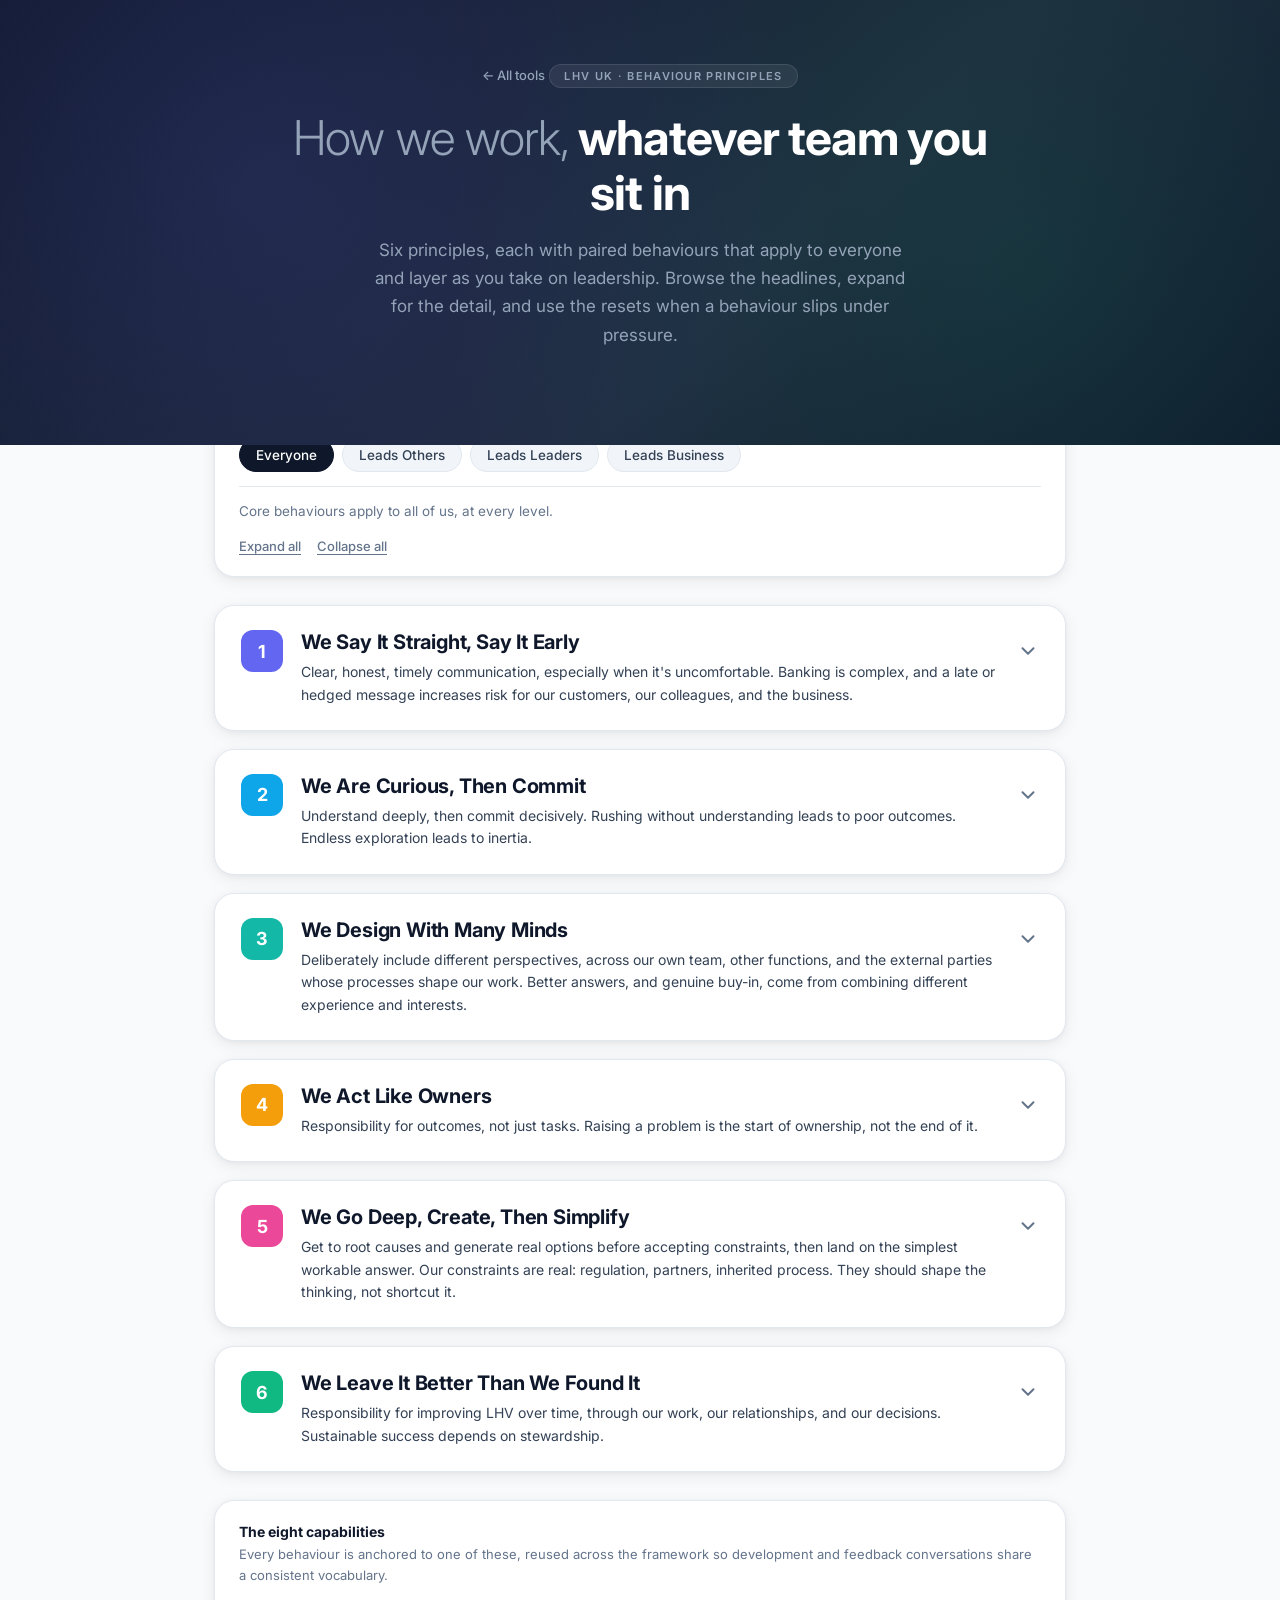
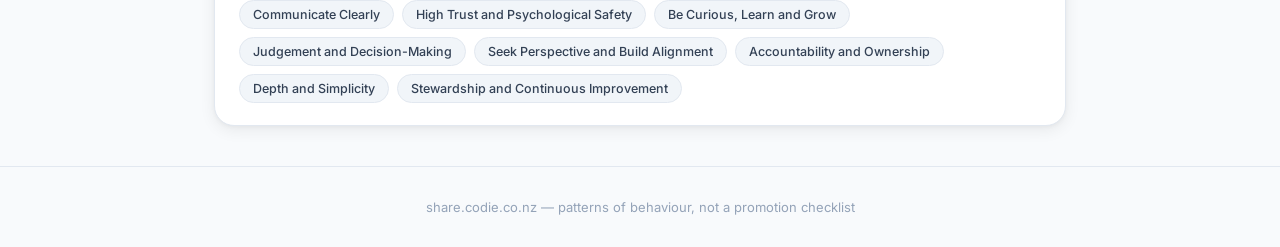
==== behaviour-principles/index.html @ a8fe85b2 "Add Behaviour Principles browser tool Add a static, self-contained tool for browsing LHV UK's six be" ====
<!DOCTYPE html>
<html lang="en">
<head>
  <meta charset="UTF-8">
  <meta name="viewport" content="width=device-width, initial-scale=1.0">
  <title>Behaviour Principles — LHV UK</title>
  <link rel="preconnect" href="https://fonts.googleapis.com">
  <link rel="preconnect" href="https://fonts.gstatic.com" crossorigin>
  <link href="https://fonts.googleapis.com/css2?family=Inter:wght@300;400;500;600;700&display=swap" rel="stylesheet">
  <style>
    *, *::before, *::after { box-sizing: border-box; margin: 0; padding: 0; }

    :root {
      --text:      #0F172A;
      --text-2:    #334155;
      --muted:     #64748B;
      --bg:        #F8FAFC;
      --bg-card:   #FFFFFF;
      --bg-soft:   #F1F5F9;
      --border:    #E2E8F0;
      --font:      "Inter", system-ui, -apple-system, sans-serif;
      --radius:    12px;
      --radius-lg: 20px;
      --shadow:    0 4px 16px rgba(0,0,0,0.07), 0 1px 4px rgba(0,0,0,0.04);
      --shadow-lg: 0 12px 40px rgba(0,0,0,0.10), 0 2px 8px rgba(0,0,0,0.05);
    }

    body {
      font-family: var(--font);
      background: var(--bg);
      color: var(--text);
      min-height: 100vh;
      -webkit-font-smoothing: antialiased;
    }

    /* ── HERO ─────────────────────────────────────────────── */
    .hero {
      background: linear-gradient(135deg, #0F172A 0%, #1E293B 60%, #0F172A 100%);
      padding: 64px 24px 96px;
      text-align: center;
      position: relative;
      overflow: hidden;
    }
    .hero::before {
      content: "";
      position: absolute; inset: 0;
      background:
        radial-gradient(circle at 20% 40%, rgba(99,102,241,0.16) 0%, transparent 55%),
        radial-gradient(circle at 80% 60%, rgba(16,185,129,0.12) 0%, transparent 55%);
      pointer-events: none;
    }
    .hero-inner { position: relative; max-width: 720px; margin: 0 auto; }
    .back-link {
      display: inline-flex; align-items: center; gap: 6px;
      font-size: 13px; font-weight: 500; color: #94A3B8;
      text-decoration: none; margin-bottom: 24px;
      transition: color 0.15s;
    }
    .back-link:hover { color: #E2E8F0; }
    .hero-eyebrow {
      display: inline-block; font-size: 11px; font-weight: 600;
      letter-spacing: 0.12em; text-transform: uppercase; color: #94A3B8;
      background: rgba(255,255,255,0.07); border: 1px solid rgba(255,255,255,0.1);
      border-radius: 99px; padding: 4px 14px; margin-bottom: 22px;
    }
    .hero-title {
      font-size: clamp(30px, 5vw, 48px); font-weight: 700; line-height: 1.15;
      color: #fff; margin-bottom: 16px; letter-spacing: -0.02em;
    }
    .hero-title span { color: #94A3B8; font-weight: 300; }
    .hero-sub {
      font-size: 17px; color: #94A3B8; line-height: 1.65;
      max-width: 540px; margin: 0 auto;
    }

    /* ── LAYOUT ───────────────────────────────────────────── */
    .wrap { max-width: 900px; margin: -56px auto 40px; padding: 0 24px; }

    /* ── CONTROL BAR ──────────────────────────────────────── */
    .controls {
      background: var(--bg-card);
      border: 1px solid var(--border);
      border-radius: var(--radius-lg);
      box-shadow: var(--shadow);
      padding: 22px 24px;
      margin-bottom: 28px;
    }
    .controls-label {
      font-size: 11px; font-weight: 600; letter-spacing: 0.08em;
      text-transform: uppercase; color: var(--muted); margin-bottom: 12px;
    }
    .band-tabs { display: flex; flex-wrap: wrap; gap: 8px; }
    .band-tab {
      font-family: var(--font); font-size: 13.5px; font-weight: 500;
      color: var(--text-2); background: var(--bg-soft);
      border: 1px solid var(--border); border-radius: 99px;
      padding: 8px 16px; cursor: pointer;
      transition: all 0.15s;
    }
    .band-tab:hover { border-color: #CBD5E1; }
    .band-tab.active {
      background: var(--text); color: #fff; border-color: var(--text);
    }
    .band-blurb {
      font-size: 13.5px; color: var(--muted); line-height: 1.6;
      margin-top: 14px; padding-top: 14px; border-top: 1px solid var(--border);
    }
    .controls-actions {
      display: flex; gap: 16px; margin-top: 16px; flex-wrap: wrap;
    }
    .link-btn {
      font-family: var(--font); font-size: 13px; font-weight: 500;
      color: var(--muted); background: none; border: none;
      cursor: pointer; padding: 0; text-decoration: underline;
      text-underline-offset: 3px; transition: color 0.15s;
    }
    .link-btn:hover { color: var(--text); }

    /* ── PRINCIPLE CARD ───────────────────────────────────── */
    .principle {
      background: var(--bg-card);
      border: 1px solid var(--border);
      border-radius: var(--radius-lg);
      box-shadow: var(--shadow);
      margin-bottom: 18px;
      overflow: hidden;
      transition: box-shadow 0.2s;
    }
    .principle.open { box-shadow: var(--shadow-lg); }

    .p-head {
      display: flex; align-items: flex-start; gap: 18px;
      padding: 24px 26px; cursor: pointer; user-select: none;
      position: relative;
    }
    .p-head::before {
      content: ""; position: absolute; left: 0; top: 0; bottom: 0;
      width: 4px; background: var(--accent);
      opacity: 0; transition: opacity 0.2s;
    }
    .principle.open .p-head::before,
    .p-head:hover::before { opacity: 1; }

    .p-num {
      flex-shrink: 0; width: 42px; height: 42px; border-radius: 12px;
      display: flex; align-items: center; justify-content: center;
      font-size: 18px; font-weight: 700; color: #fff;
      background: var(--accent);
    }
    .p-head-text { flex: 1; min-width: 0; }
    .p-title {
      font-size: 20px; font-weight: 700; line-height: 1.25;
      letter-spacing: -0.01em; margin-bottom: 6px;
    }
    .p-summary { font-size: 14px; color: var(--text-2); line-height: 1.6; }
    .p-chevron {
      flex-shrink: 0; width: 22px; height: 22px; margin-top: 10px;
      color: var(--muted); transition: transform 0.25s;
    }
    .principle.open .p-chevron { transform: rotate(180deg); }

    .p-body { display: none; padding: 0 26px 26px; }
    .principle.open .p-body { display: block; }

    /* ── BEHAVIOUR PAIR ───────────────────────────────────── */
    .pair {
      border: 1px solid var(--border); border-radius: var(--radius);
      overflow: hidden; margin-bottom: 16px;
    }
    .behaviour { padding: 18px 20px; }
    .behaviour + .behaviour { border-top: 1px solid var(--border); }
    .behaviour.core { background: var(--bg-card); }
    .behaviour.lead { background: var(--bg-soft); }

    .b-tag {
      display: inline-flex; align-items: center; gap: 7px;
      font-size: 10.5px; font-weight: 600; letter-spacing: 0.07em;
      text-transform: uppercase; padding: 3px 10px; border-radius: 99px;
      margin-bottom: 10px;
    }
    .b-tag.core { color: #fff; background: var(--accent); }
    .b-tag.lead {
      color: var(--accent); background: transparent;
      border: 1px solid var(--accent);
    }
    .b-statement {
      font-size: 15.5px; font-weight: 600; line-height: 1.45;
      color: var(--text); margin-bottom: 4px;
    }
    .b-cap {
      font-size: 12px; color: var(--muted); margin-bottom: 12px;
      font-weight: 500;
    }
    .b-cap strong { color: var(--text-2); font-weight: 600; }
    .b-list { list-style: none; display: flex; flex-direction: column; gap: 8px; }
    .b-list li {
      font-size: 14px; color: var(--text-2); line-height: 1.55;
      padding-left: 22px; position: relative;
    }
    .b-list li::before {
      content: ""; position: absolute; left: 4px; top: 8px;
      width: 6px; height: 6px; border-radius: 50%;
      background: var(--accent); opacity: 0.6;
    }

    /* leadership bands within a lead behaviour */
    .band-group { margin-top: 6px; }
    .band-group + .band-group { margin-top: 14px; }
    .band-group.hidden { display: none; }
    .band-name {
      font-size: 11.5px; font-weight: 600; letter-spacing: 0.05em;
      text-transform: uppercase; color: var(--text-2);
      margin-bottom: 9px; display: flex; align-items: center; gap: 8px;
    }
    .band-name::before {
      content: ""; width: 5px; height: 14px; border-radius: 3px;
      background: var(--accent); opacity: 0.5;
    }

    /* ── SLIPS + ASK ──────────────────────────────────────── */
    .extra { margin-top: 20px; }
    .extra-head {
      font-size: 13px; font-weight: 700; letter-spacing: 0.02em;
      color: var(--text); margin-bottom: 4px;
      display: flex; align-items: center; gap: 8px;
    }
    .extra-head .ico { font-size: 15px; }
    .extra-note {
      font-size: 13px; color: var(--muted); line-height: 1.6;
      margin-bottom: 12px; font-style: italic;
    }
    .slips {
      border: 1px solid var(--border); border-radius: var(--radius);
      overflow: hidden; margin-top: 12px;
    }
    .slip-row { display: grid; grid-template-columns: 1fr 1fr; }
    .slip-row + .slip-row { border-top: 1px solid var(--border); }
    .slip-row.header {
      background: var(--bg-soft);
      font-size: 10.5px; font-weight: 600; letter-spacing: 0.07em;
      text-transform: uppercase; color: var(--muted);
    }
    .slip-cell { padding: 12px 16px; font-size: 13.5px; line-height: 1.5; }
    .slip-cell.drift { color: var(--text-2); border-right: 1px solid var(--border); }
    .slip-cell.reset { color: var(--text); font-weight: 500; }
    .slip-cell.reset::before {
      content: "→ "; color: var(--accent); font-weight: 700;
    }
    .slip-row.header .slip-cell.reset::before { content: ""; }

    .ask {
      margin-top: 18px; padding: 18px 22px;
      background: linear-gradient(135deg, var(--accent-soft) 0%, transparent 100%);
      border: 1px solid var(--border);
      border-left: 4px solid var(--accent);
      border-radius: var(--radius);
    }
    .ask-label {
      font-size: 10.5px; font-weight: 600; letter-spacing: 0.08em;
      text-transform: uppercase; color: var(--muted); margin-bottom: 6px;
    }
    .ask-q {
      font-size: 16px; font-weight: 600; line-height: 1.45;
      color: var(--text); font-style: italic;
    }

    /* ── CAPABILITY REFERENCE ─────────────────────────────── */
    .caps {
      background: var(--bg-card); border: 1px solid var(--border);
      border-radius: var(--radius-lg); box-shadow: var(--shadow);
      padding: 22px 24px; margin-top: 28px;
    }
    .caps-title { font-size: 14px; font-weight: 700; margin-bottom: 4px; }
    .caps-sub { font-size: 13px; color: var(--muted); line-height: 1.6; margin-bottom: 14px; }
    .caps-list { display: flex; flex-wrap: wrap; gap: 8px; }
    .cap-chip {
      font-size: 12.5px; font-weight: 500; color: var(--text-2);
      background: var(--bg-soft); border: 1px solid var(--border);
      border-radius: 99px; padding: 6px 13px;
    }

    footer {
      text-align: center; padding: 32px 24px; font-size: 13px;
      color: #94A3B8; border-top: 1px solid var(--border); margin-top: 20px;
    }

    @media (max-width: 560px) {
      .hero { padding: 48px 20px 80px; }
      .wrap { padding: 0 16px; }
      .p-head { padding: 20px 18px; gap: 14px; }
      .p-body { padding: 0 18px 20px; }
      .slip-row { grid-template-columns: 1fr; }
      .slip-cell.drift { border-right: none; border-bottom: 1px solid var(--border); }
      .slip-row.header { display: none; }
    }
  </style>
</head>
<body>

  <header class="hero">
    <div class="hero-inner">
      <a class="back-link" href="/">← All tools</a>
      <div class="hero-eyebrow">LHV UK · Behaviour Principles</div>
      <h1 class="hero-title"><span>How we work,</span> whatever team you sit in</h1>
      <p class="hero-sub">
        Six principles, each with paired behaviours that apply to everyone and layer
        as you take on leadership. Browse the headlines, expand for the detail, and
        use the resets when a behaviour slips under pressure.
      </p>
    </div>
  </header>

  <div class="wrap">

    <!-- CONTROL BAR -->
    <section class="controls">
      <div class="controls-label">Show behaviours for</div>
      <div class="band-tabs" id="bandTabs"></div>
      <div class="band-blurb" id="bandBlurb"></div>
      <div class="controls-actions">
        <button class="link-btn" id="expandAll">Expand all</button>
        <button class="link-btn" id="collapseAll">Collapse all</button>
      </div>
    </section>

    <!-- PRINCIPLES -->
    <main id="principles"></main>

    <!-- CAPABILITY REFERENCE -->
    <section class="caps">
      <div class="caps-title">The eight capabilities</div>
      <p class="caps-sub">
        Every behaviour is anchored to one of these, reused across the framework so
        development and feedback conversations share a consistent vocabulary.
      </p>
      <div class="caps-list" id="capsList"></div>
    </section>

  </div>

  <footer>
    <p>share.codie.co.nz — patterns of behaviour, not a promotion checklist</p>
  </footer>

  <script src="data.js"></script>
  <script>
    (function () {
      var currentBand = "everyone";

      // ── Leadership band tabs ───────────────────────────────
      var tabsEl = document.getElementById("bandTabs");
      var blurbEl = document.getElementById("bandBlurb");

      BANDS.forEach(function (band) {
        var btn = document.createElement("button");
        btn.className = "band-tab" + (band.key === currentBand ? " active" : "");
        btn.textContent = band.label;
        btn.dataset.band = band.key;
        btn.addEventListener("click", function () { setBand(band.key); });
        tabsEl.appendChild(btn);
      });

      function setBand(key) {
        currentBand = key;
        Array.prototype.forEach.call(tabsEl.children, function (b) {
          b.classList.toggle("active", b.dataset.band === key);
        });
        var band = BANDS.find(function (b) { return b.key === key; });
        blurbEl.textContent = band.blurb;
        applyBand();
      }

      // which band groups are visible for the selected level.
      // Bands are cumulative: Leads Leaders also does Leads Others, etc.
      var BAND_STACK = { everyone: [], others: ["others"], leaders: ["others", "leaders"], business: ["others", "leaders", "business"] };

      function applyBand() {
        var visible = BAND_STACK[currentBand];
        document.querySelectorAll(".lead-wrap").forEach(function (lead) {
          var anyShown = false;
          lead.querySelectorAll(".band-group").forEach(function (g) {
            var show = visible.indexOf(g.dataset.band) !== -1;
            g.classList.toggle("hidden", !show);
            if (show) anyShown = true;
          });
          // hide the whole lead behaviour block when in "everyone" mode
          lead.classList.toggle("hidden", !anyShown);
        });
      }

      // ── Build principles ───────────────────────────────────
      var host = document.getElementById("principles");
      var BAND_LABEL = { others: "Leads Others", leaders: "Leads Leaders", business: "Leads Business" };

      function el(tag, cls, html) {
        var n = document.createElement(tag);
        if (cls) n.className = cls;
        if (html != null) n.innerHTML = html;
        return n;
      }
      function esc(s) {
        return String(s).replace(/&/g, "&amp;").replace(/</g, "&lt;").replace(/>/g, "&gt;");
      }

      function bulletList(items) {
        var ul = el("ul", "b-list");
        items.forEach(function (t) { ul.appendChild(el("li", null, esc(t))); });
        return ul;
      }

      function behaviourBlock(pair) {
        var frag = document.createDocumentFragment();

        // Core
        var core = el("div", "behaviour core");
        core.appendChild(el("span", "b-tag core", "Core · all levels"));
        core.appendChild(el("div", "b-statement", esc(pair.core.statement)));
        core.appendChild(el("div", "b-cap", "Capability: <strong>" + esc(pair.core.capability) + "</strong>"));
        core.appendChild(bulletList(pair.core.bullets));
        frag.appendChild(core);

        // Lead
        var lead = el("div", "behaviour lead lead-wrap");
        lead.appendChild(el("span", "b-tag lead", "Lead · additive"));
        lead.appendChild(el("div", "b-statement", esc(pair.lead.statement)));
        lead.appendChild(el("div", "b-cap", "Capability: <strong>" + esc(pair.lead.capability) + "</strong>"));
        ["others", "leaders", "business"].forEach(function (bk) {
          var group = el("div", "band-group");
          group.dataset.band = bk;
          group.appendChild(el("div", "band-name", esc(BAND_LABEL[bk])));
          group.appendChild(bulletList(pair.lead.bands[bk]));
          lead.appendChild(group);
        });
        frag.appendChild(lead);

        return frag;
      }

      function slipsBlock(p) {
        var wrap = el("div", "extra");
        wrap.appendChild(el("div", "extra-head", '<span class="ico">🧭</span> When this slips'));
        wrap.appendChild(el("p", "extra-note",
          "Not a list of failings — these are the ways all of us drift under pressure, each paired with a practical reset."));
        if (p.slipsNote) wrap.appendChild(el("p", "extra-note", esc(p.slipsNote)));

        var table = el("div", "slips");
        var header = el("div", "slip-row header");
        header.appendChild(el("div", "slip-cell drift", "Drift"));
        header.appendChild(el("div", "slip-cell reset", "Reset"));
        table.appendChild(header);
        p.slips.forEach(function (s) {
          var row = el("div", "slip-row");
          row.appendChild(el("div", "slip-cell drift", esc(s.drift)));
          row.appendChild(el("div", "slip-cell reset", esc(s.reset)));
          table.appendChild(row);
        });
        wrap.appendChild(table);

        var ask = el("div", "ask");
        ask.appendChild(el("div", "ask-label", "Ask yourself"));
        ask.appendChild(el("div", "ask-q", "“" + esc(p.ask) + "”"));
        wrap.appendChild(ask);

        return wrap;
      }

      PRINCIPLES.forEach(function (p) {
        var card = el("div", "principle");
        card.style.setProperty("--accent", p.accent);
        card.style.setProperty("--accent-soft", p.accent + "14"); // ~8% alpha

        var head = el("div", "p-head");
        head.appendChild(el("div", "p-num", String(p.n)));
        var ht = el("div", "p-head-text");
        ht.appendChild(el("div", "p-title", esc(p.title)));
        ht.appendChild(el("div", "p-summary", esc(p.summary)));
        head.appendChild(ht);
        head.appendChild(el("div", "p-chevron",
          '<svg viewBox="0 0 24 24" width="22" height="22" fill="none" stroke="currentColor" stroke-width="2.2" stroke-linecap="round" stroke-linejoin="round"><polyline points="6 9 12 15 18 9"/></svg>'));
        head.addEventListener("click", function () {
          card.classList.toggle("open");
        });
        card.appendChild(head);

        var body = el("div", "p-body");
        p.pairs.forEach(function (pair) {
          var pairEl = el("div", "pair");
          pairEl.appendChild(behaviourBlock(pair));
          body.appendChild(pairEl);
        });
        body.appendChild(slipsBlock(p));
        card.appendChild(body);

        host.appendChild(card);
      });

      // ── Capability chips ───────────────────────────────────
      var capsList = document.getElementById("capsList");
      CAPABILITIES.forEach(function (c) {
        capsList.appendChild(el("span", "cap-chip", esc(c)));
      });

      // ── Expand / collapse ──────────────────────────────────
      document.getElementById("expandAll").addEventListener("click", function () {
        document.querySelectorAll(".principle").forEach(function (c) { c.classList.add("open"); });
      });
      document.getElementById("collapseAll").addEventListener("click", function () {
        document.querySelectorAll(".principle").forEach(function (c) { c.classList.remove("open"); });
      });

      // init
      setBand("everyone");
    })();
  </script>

</body>
</html>
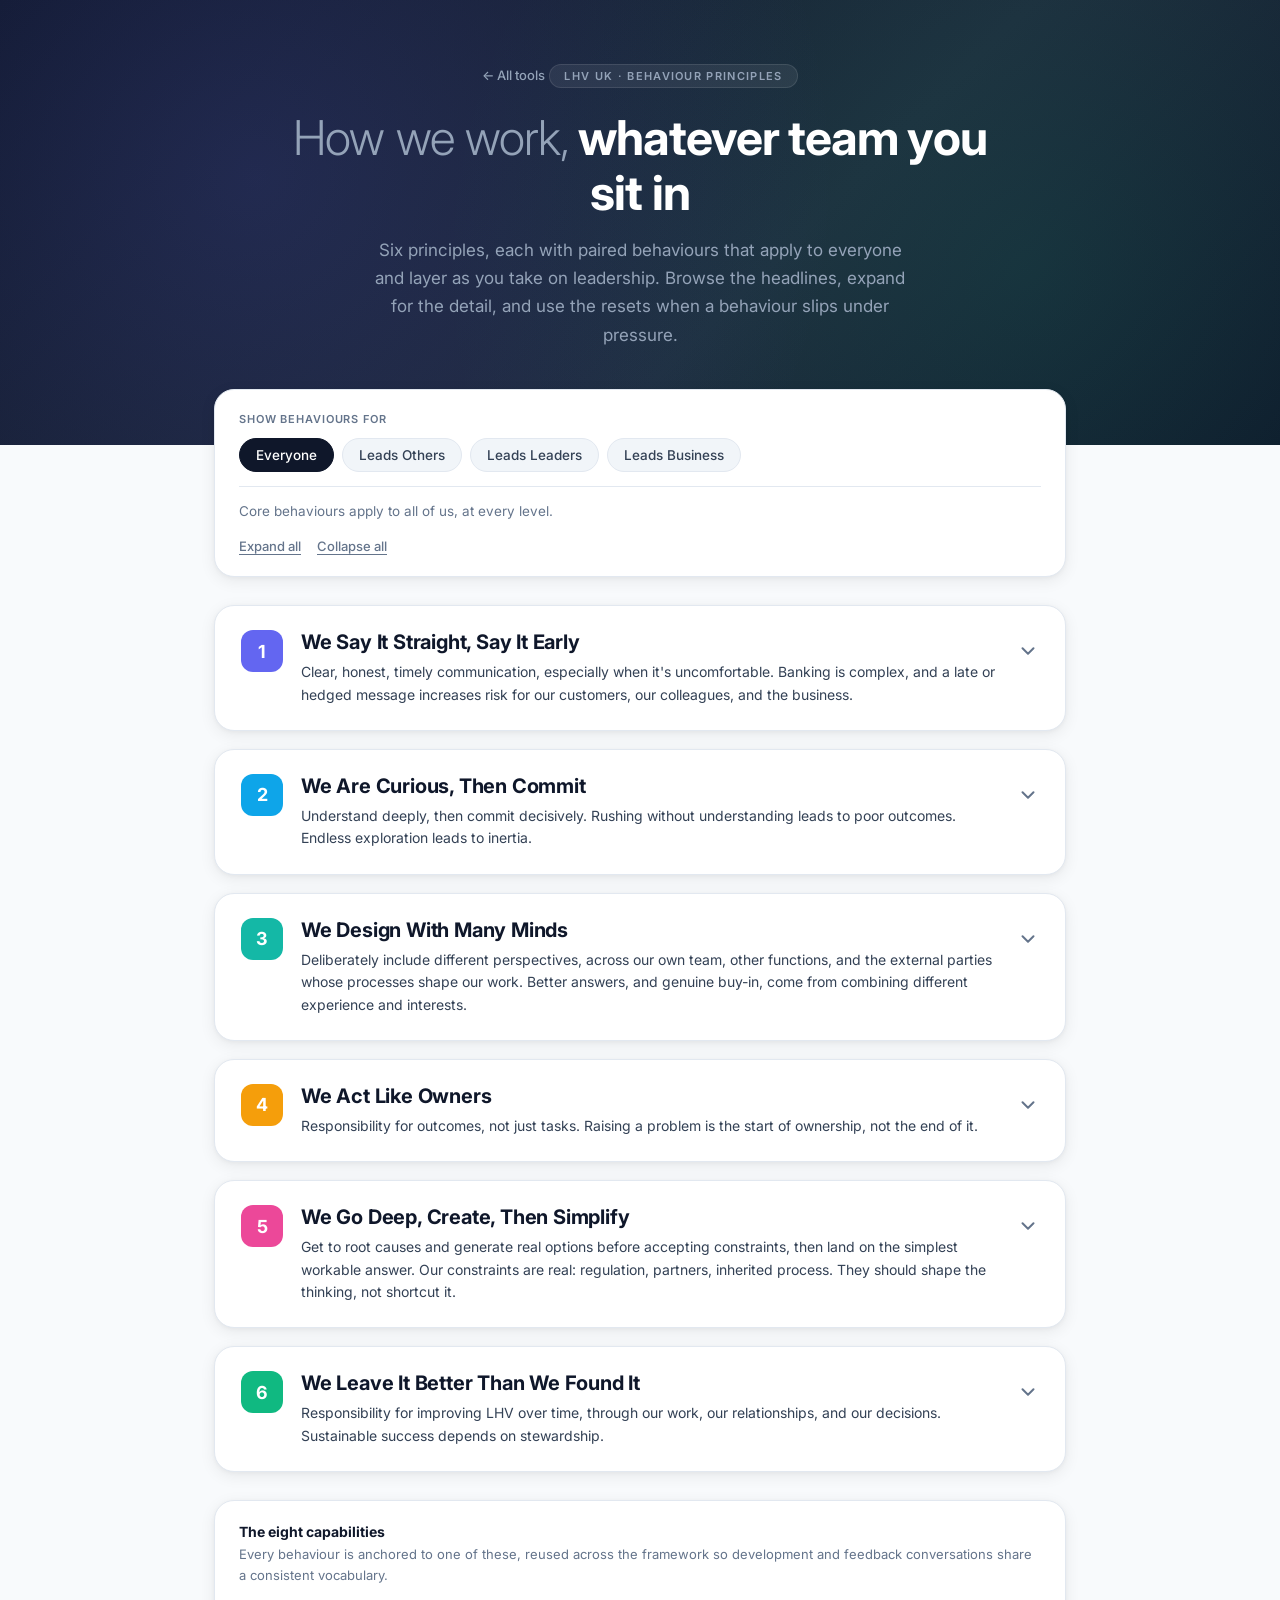
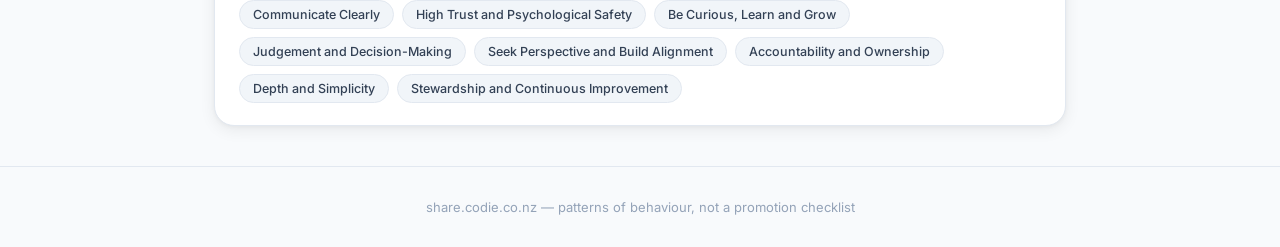
==== commit 1f3af8fd: "Polish Behaviour Principles: float control panel, drawn icon, mobile slips - Give .wrap its own stac" ====
--- a/behaviour-principles/index.html
+++ b/behaviour-principles/index.html
@@ -74,7 +74,9 @@
     }
 
     /* ── LAYOUT ───────────────────────────────────────────── */
-    .wrap { max-width: 900px; margin: -56px auto 40px; padding: 0 24px; }
+    /* z-index lifts the control panel and cards above the positioned hero,
+       so the panel floats over the dark cover instead of being clipped by it. */
+    .wrap { max-width: 900px; margin: -56px auto 40px; padding: 0 24px; position: relative; z-index: 1; }
 
     /* ── CONTROL BAR ──────────────────────────────────────── */
     .controls {
@@ -224,7 +226,7 @@
       color: var(--text); margin-bottom: 4px;
       display: flex; align-items: center; gap: 8px;
     }
-    .extra-head .ico { font-size: 15px; }
+    .extra-head .ico { flex-shrink: 0; }
     .extra-note {
       font-size: 13px; color: var(--muted); line-height: 1.6;
       margin-bottom: 12px; font-style: italic;
@@ -289,8 +291,10 @@
       .wrap { padding: 0 16px; }
       .p-head { padding: 20px 18px; gap: 14px; }
       .p-body { padding: 0 18px 20px; }
+      /* Stack each drift→reset as one tight pair; the row border separates pairs. */
       .slip-row { grid-template-columns: 1fr; }
-      .slip-cell.drift { border-right: none; border-bottom: 1px solid var(--border); }
+      .slip-cell.drift { border-right: none; padding-bottom: 4px; }
+      .slip-cell.reset { padding-top: 4px; }
       .slip-row.header { display: none; }
     }
   </style>
@@ -438,7 +442,8 @@
 
       function slipsBlock(p) {
         var wrap = el("div", "extra");
-        wrap.appendChild(el("div", "extra-head", '<span class="ico">🧭</span> When this slips'));
+        wrap.appendChild(el("div", "extra-head",
+          '<svg class="ico" viewBox="0 0 24 24" width="16" height="16" fill="none" stroke="var(--accent)" stroke-width="2" stroke-linecap="round" stroke-linejoin="round" aria-hidden="true"><circle cx="12" cy="12" r="10"/><polygon points="16.24 7.76 14.12 14.12 7.76 16.24 9.88 9.88 16.24 7.76"/></svg> When this slips'));
         wrap.appendChild(el("p", "extra-note",
           "Not a list of failings — these are the ways all of us drift under pressure, each paired with a practical reset."));
         if (p.slipsNote) wrap.appendChild(el("p", "extra-note", esc(p.slipsNote)));
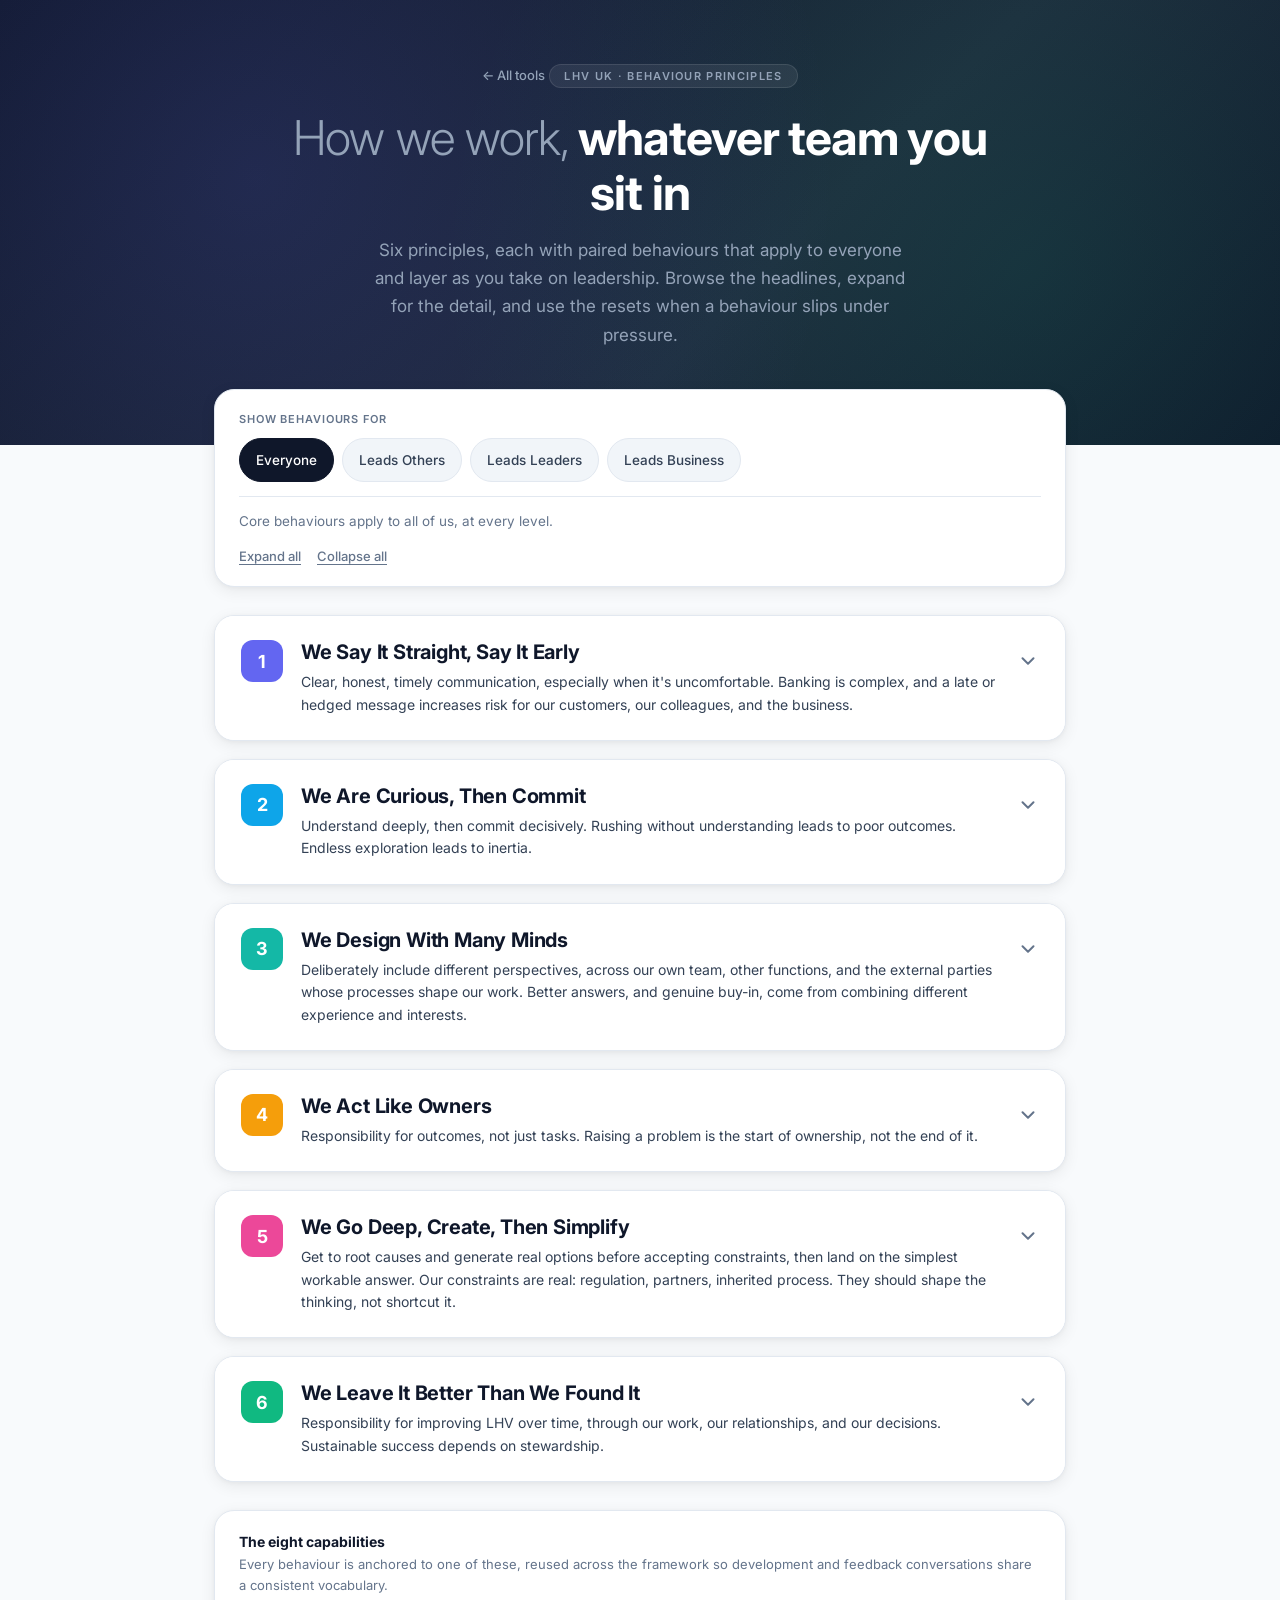
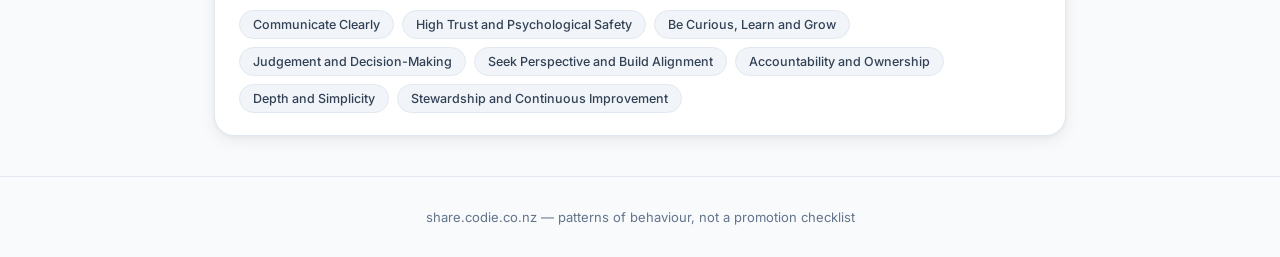
==== commit e33f3faf: "Harden Behaviour Principles: keyboard/SR a11y, focus, deep links Accessibility and resilience pass (" ====
--- a/behaviour-principles/index.html
+++ b/behaviour-principles/index.html
@@ -23,6 +23,25 @@
       --radius-lg: 20px;
       --shadow:    0 4px 16px rgba(0,0,0,0.07), 0 1px 4px rgba(0,0,0,0.04);
       --shadow-lg: 0 12px 40px rgba(0,0,0,0.10), 0 2px 8px rgba(0,0,0,0.05);
+      /* Fixed high-contrast focus colour (7:1 on paper), independent of the
+         per-principle accent so focus rings never drop below 3:1. */
+      --focus:     #4338CA;
+    }
+
+    /* Visually-hidden but available to screen readers (live status region). */
+    .sr-only {
+      position: absolute; width: 1px; height: 1px; padding: 0; margin: -1px;
+      overflow: hidden; clip: rect(0 0 0 0); white-space: nowrap; border: 0;
+    }
+
+    :focus-visible { outline: none; }
+    .back-link:focus-visible {
+      outline: 2px solid #A5B4FC; outline-offset: 3px; border-radius: 6px;
+    }
+    .band-tab:focus-visible { outline: 2px solid var(--focus); outline-offset: 2px; }
+    .link-btn:focus-visible,
+    .copy-link:focus-visible {
+      outline: 2px solid var(--focus); outline-offset: 2px; border-radius: 6px;
     }
 
     body {
@@ -97,6 +116,7 @@
       color: var(--text-2); background: var(--bg-soft);
       border: 1px solid var(--border); border-radius: 99px;
       padding: 8px 16px; cursor: pointer;
+      display: inline-flex; align-items: center; min-height: 44px;
       transition: all 0.15s;
     }
     .band-tab:hover { border-color: #CBD5E1; }
@@ -134,7 +154,12 @@
       display: flex; align-items: flex-start; gap: 18px;
       padding: 24px 26px; cursor: pointer; user-select: none;
       position: relative;
-    }
+      /* real <button>: reset UA chrome, keep it a full-width left-aligned row */
+      width: 100%; text-align: left; font-family: inherit; color: inherit;
+      background: var(--bg-card); border: none; appearance: none; -webkit-appearance: none;
+    }
+    /* inset ring so the card's overflow:hidden doesn't clip it */
+    .p-head:focus-visible { outline: 2px solid var(--focus); outline-offset: -3px; }
     .p-head::before {
       content: ""; position: absolute; left: 0; top: 0; bottom: 0;
       width: 4px; background: var(--accent);
@@ -190,7 +215,7 @@
       color: var(--text); margin-bottom: 4px;
     }
     .b-cap {
-      font-size: 12px; color: var(--muted); margin-bottom: 12px;
+      font-size: 12px; color: #475569; margin-bottom: 12px;
       font-weight: 500;
     }
     .b-cap strong { color: var(--text-2); font-weight: 600; }
@@ -266,6 +291,18 @@
       color: var(--text); font-style: italic;
     }
 
+    /* per-principle copy-link (visible only when the card is expanded) */
+    .p-actions { margin-top: 18px; display: flex; justify-content: flex-end; }
+    .copy-link {
+      font-family: var(--font); font-size: 12.5px; font-weight: 500;
+      color: var(--muted); background: none; border: none; cursor: pointer;
+      display: inline-flex; align-items: center; gap: 6px;
+      padding: 6px 8px; border-radius: 6px;
+      transition: color 0.15s, background 0.15s;
+    }
+    .copy-link:hover { color: var(--text); background: var(--bg-soft); }
+    .copy-link svg { flex-shrink: 0; }
+
     /* ── CAPABILITY REFERENCE ─────────────────────────────── */
     .caps {
       background: var(--bg-card); border: 1px solid var(--border);
@@ -283,7 +320,14 @@
 
     footer {
       text-align: center; padding: 32px 24px; font-size: 13px;
-      color: #94A3B8; border-top: 1px solid var(--border); margin-top: 20px;
+      color: var(--muted); border-top: 1px solid var(--border); margin-top: 20px;
+    }
+
+    @media (prefers-reduced-motion: reduce) {
+      *, *::before, *::after {
+        transition-duration: 0.01ms !important;
+        animation-duration: 0.01ms !important;
+      }
     }
 
     @media (max-width: 560px) {
@@ -355,11 +399,23 @@
       var tabsEl = document.getElementById("bandTabs");
       var blurbEl = document.getElementById("bandBlurb");
 
+      // group semantics: these buttons toggle content shown across all cards
+      tabsEl.setAttribute("role", "group");
+      tabsEl.setAttribute("aria-label", "Show behaviours for leadership level");
+
+      // polite live region so band + copy changes are announced to screen readers
+      var liveEl = document.createElement("div");
+      liveEl.className = "sr-only";
+      liveEl.setAttribute("aria-live", "polite");
+      document.body.appendChild(liveEl);
+
       BANDS.forEach(function (band) {
         var btn = document.createElement("button");
+        btn.type = "button";
         btn.className = "band-tab" + (band.key === currentBand ? " active" : "");
         btn.textContent = band.label;
         btn.dataset.band = band.key;
+        btn.setAttribute("aria-pressed", band.key === currentBand ? "true" : "false");
         btn.addEventListener("click", function () { setBand(band.key); });
         tabsEl.appendChild(btn);
       });
@@ -367,11 +423,16 @@
       function setBand(key) {
         currentBand = key;
         Array.prototype.forEach.call(tabsEl.children, function (b) {
-          b.classList.toggle("active", b.dataset.band === key);
+          var on = b.dataset.band === key;
+          b.classList.toggle("active", on);
+          b.setAttribute("aria-pressed", on ? "true" : "false");
         });
         var band = BANDS.find(function (b) { return b.key === key; });
         blurbEl.textContent = band.blurb;
         applyBand();
+        liveEl.textContent = key === "everyone"
+          ? "Showing core behaviours for everyone."
+          : "Showing behaviours for " + band.label + ".";
       }
 
       // which band groups are visible for the selected level.
@@ -404,6 +465,33 @@
       }
       function esc(s) {
         return String(s).replace(/&/g, "&amp;").replace(/</g, "&lt;").replace(/>/g, "&gt;");
+      }
+
+      function fallbackCopy(text) {
+        var ta = document.createElement("textarea");
+        ta.value = text; ta.setAttribute("readonly", "");
+        ta.style.position = "absolute"; ta.style.left = "-9999px";
+        document.body.appendChild(ta); ta.select();
+        try { document.execCommand("copy"); } catch (e) {}
+        document.body.removeChild(ta);
+      }
+
+      function copyPrincipleLink(id, btn) {
+        var url = location.origin + location.pathname + "#" + id;
+        var label = btn.querySelector(".copy-label");
+        function done() {
+          if (label) {
+            var prev = label.textContent;
+            label.textContent = "Copied";
+            setTimeout(function () { label.textContent = prev; }, 1600);
+          }
+          liveEl.textContent = "Link to this principle copied to clipboard.";
+        }
+        if (navigator.clipboard && navigator.clipboard.writeText) {
+          navigator.clipboard.writeText(url).then(done, function () { fallbackCopy(url); done(); });
+        } else {
+          fallbackCopy(url); done();
+        }
       }
 
       function bulletList(items) {
@@ -471,29 +559,59 @@
 
       PRINCIPLES.forEach(function (p) {
         var card = el("div", "principle");
+        card.id = "principle-" + p.n;
         card.style.setProperty("--accent", p.accent);
         card.style.setProperty("--accent-soft", p.accent + "14"); // ~8% alpha
 
-        var head = el("div", "p-head");
-        head.appendChild(el("div", "p-num", String(p.n)));
+        var numId = "principle-" + p.n + "-num";
+        var titleId = "principle-" + p.n + "-title";
+        var bodyId = "principle-" + p.n + "-body";
+
+        // header is a real <button> so it's keyboard- and screen-reader-operable
+        var head = el("button", "p-head");
+        head.type = "button";
+        head.setAttribute("aria-expanded", "false");
+        head.setAttribute("aria-controls", bodyId);
+        head.setAttribute("aria-labelledby", numId + " " + titleId);
+
+        var num = el("div", "p-num", String(p.n));
+        num.id = numId;
+        head.appendChild(num);
         var ht = el("div", "p-head-text");
-        ht.appendChild(el("div", "p-title", esc(p.title)));
+        var title = el("div", "p-title", esc(p.title));
+        title.id = titleId;
+        ht.appendChild(title);
         ht.appendChild(el("div", "p-summary", esc(p.summary)));
         head.appendChild(ht);
         head.appendChild(el("div", "p-chevron",
-          '<svg viewBox="0 0 24 24" width="22" height="22" fill="none" stroke="currentColor" stroke-width="2.2" stroke-linecap="round" stroke-linejoin="round"><polyline points="6 9 12 15 18 9"/></svg>'));
+          '<svg viewBox="0 0 24 24" width="22" height="22" fill="none" stroke="currentColor" stroke-width="2.2" stroke-linecap="round" stroke-linejoin="round" aria-hidden="true"><polyline points="6 9 12 15 18 9"/></svg>'));
         head.addEventListener("click", function () {
-          card.classList.toggle("open");
+          var open = card.classList.toggle("open");
+          head.setAttribute("aria-expanded", open ? "true" : "false");
         });
         card.appendChild(head);
 
         var body = el("div", "p-body");
+        body.id = bodyId;
+        body.setAttribute("role", "region");
+        body.setAttribute("aria-labelledby", titleId);
         p.pairs.forEach(function (pair) {
           var pairEl = el("div", "pair");
           pairEl.appendChild(behaviourBlock(pair));
           body.appendChild(pairEl);
         });
         body.appendChild(slipsBlock(p));
+
+        // copy-link affordance (link-first sharing of a single principle)
+        var actions = el("div", "p-actions");
+        var copyBtn = el("button", "copy-link",
+          '<svg viewBox="0 0 24 24" width="15" height="15" fill="none" stroke="currentColor" stroke-width="2" stroke-linecap="round" stroke-linejoin="round" aria-hidden="true"><path d="M10 13a5 5 0 0 0 7.54.54l3-3a5 5 0 0 0-7.07-7.07l-1.72 1.71"/><path d="M14 11a5 5 0 0 0-7.54-.54l-3 3a5 5 0 0 0 7.07 7.07l1.71-1.71"/></svg><span class="copy-label">Copy link</span>');
+        copyBtn.type = "button";
+        copyBtn.setAttribute("aria-label", "Copy link to this principle");
+        copyBtn.addEventListener("click", function () { copyPrincipleLink(card.id, copyBtn); });
+        actions.appendChild(copyBtn);
+        body.appendChild(actions);
+
         card.appendChild(body);
 
         host.appendChild(card);
@@ -506,15 +624,33 @@
       });
 
       // ── Expand / collapse ──────────────────────────────────
-      document.getElementById("expandAll").addEventListener("click", function () {
-        document.querySelectorAll(".principle").forEach(function (c) { c.classList.add("open"); });
-      });
-      document.getElementById("collapseAll").addEventListener("click", function () {
-        document.querySelectorAll(".principle").forEach(function (c) { c.classList.remove("open"); });
-      });
+      function setAllOpen(open) {
+        document.querySelectorAll(".principle").forEach(function (c) {
+          c.classList.toggle("open", open);
+          var head = c.querySelector(".p-head");
+          if (head) head.setAttribute("aria-expanded", open ? "true" : "false");
+        });
+      }
+      document.getElementById("expandAll").addEventListener("click", function () { setAllOpen(true); });
+      document.getElementById("collapseAll").addEventListener("click", function () { setAllOpen(false); });
+
+      // ── Deep-link: open the principle named in the URL hash ─
+      function openFromHash() {
+        var h = location.hash.replace(/^#/, "");
+        if (!h) return;
+        var target = document.getElementById(h);
+        if (target && target.classList.contains("principle")) {
+          target.classList.add("open");
+          var head = target.querySelector(".p-head");
+          if (head) head.setAttribute("aria-expanded", "true");
+          target.scrollIntoView({ behavior: "smooth", block: "start" });
+        }
+      }
+      window.addEventListener("hashchange", openFromHash);
 
       // init
       setBand("everyone");
+      openFromHash();
     })();
   </script>
 
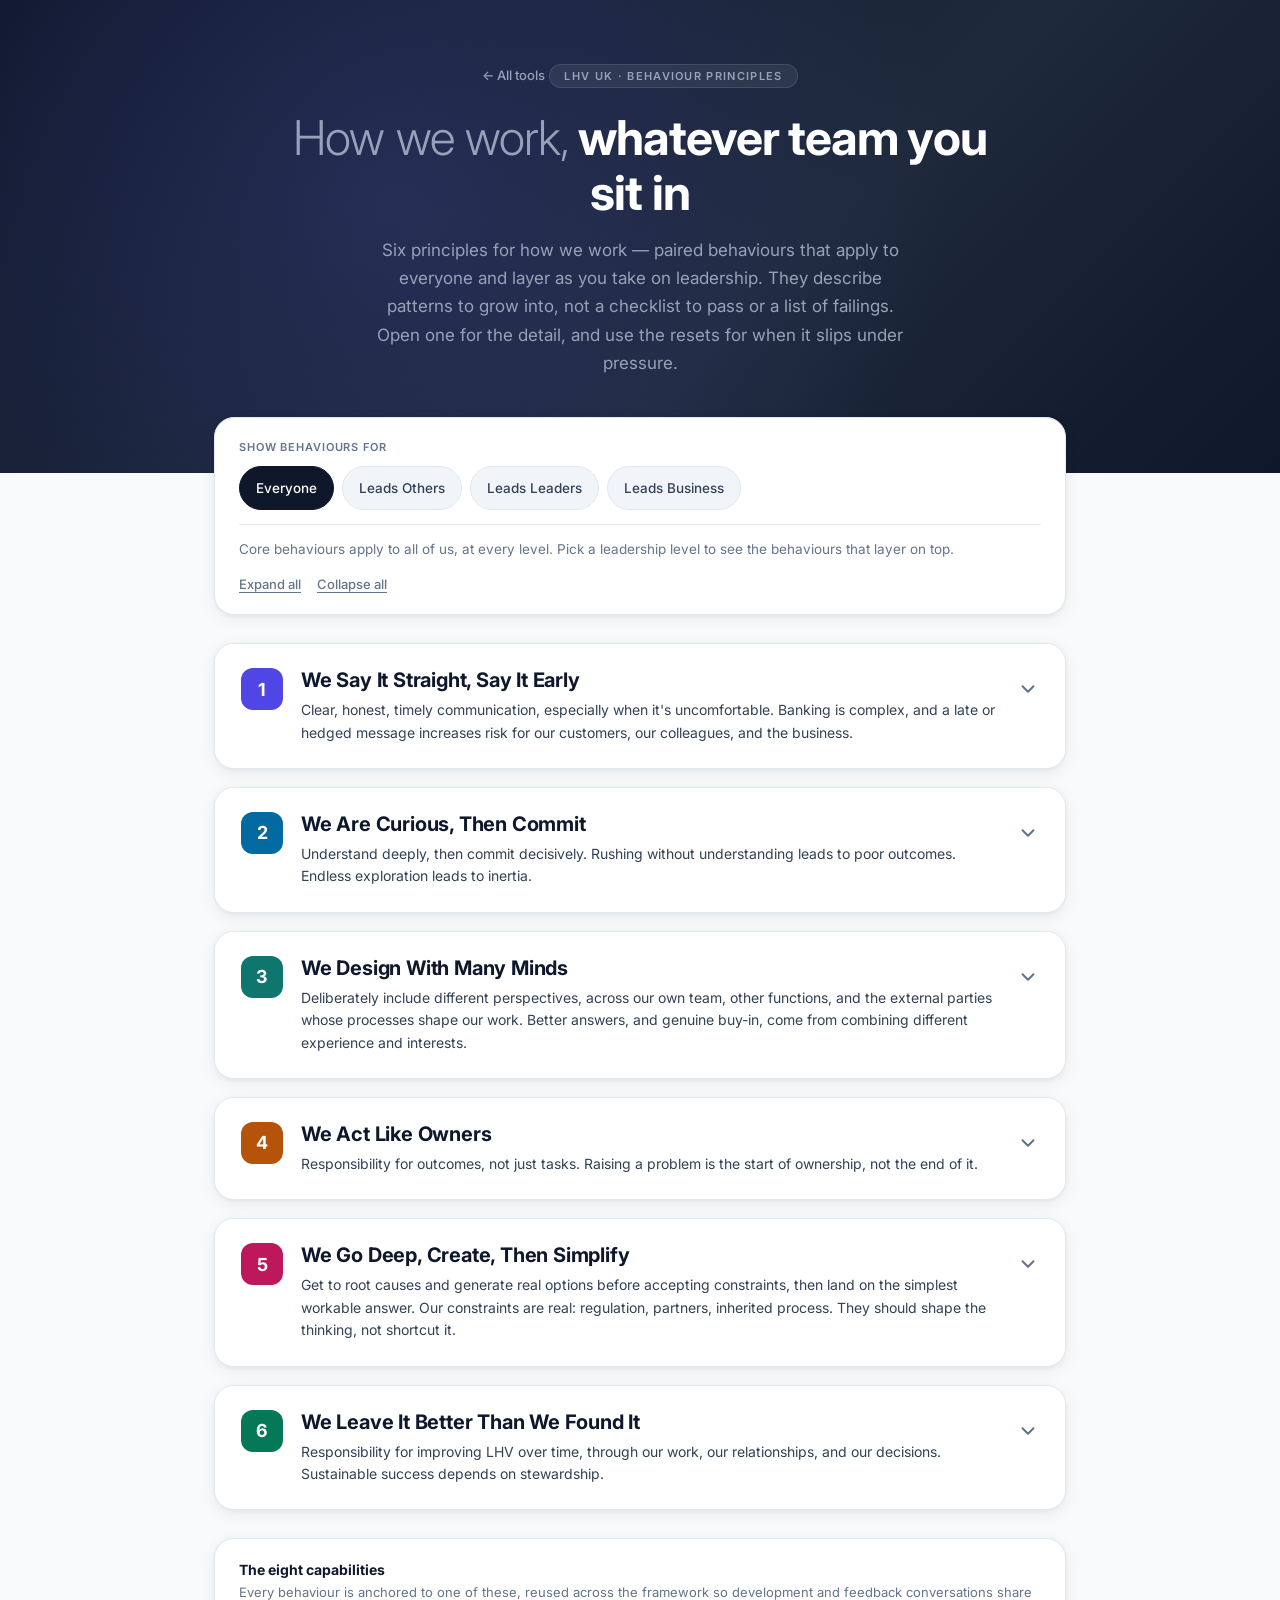
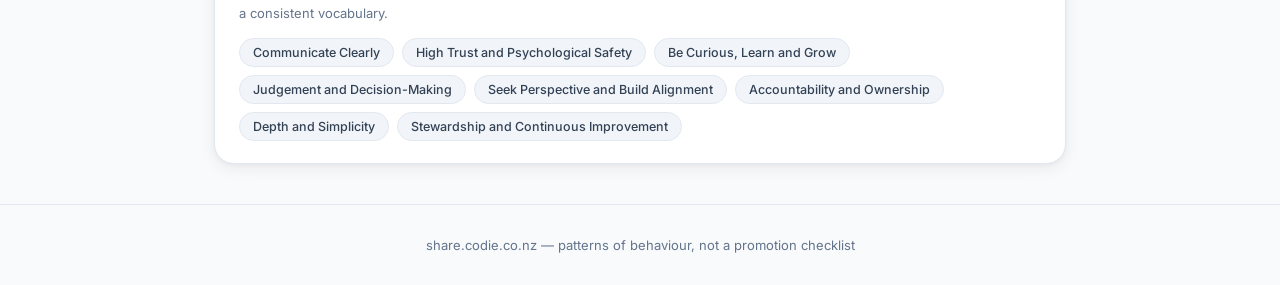
==== commit def51e54: "Clarify + distill Behaviour Principles: teaching states, AA-safe palette Clarify (copy/state): - Rep" ====
--- a/behaviour-principles/index.html
+++ b/behaviour-principles/index.html
@@ -63,9 +63,8 @@
     .hero::before {
       content: "";
       position: absolute; inset: 0;
-      background:
-        radial-gradient(circle at 20% 40%, rgba(99,102,241,0.16) 0%, transparent 55%),
-        radial-gradient(circle at 80% 60%, rgba(16,185,129,0.12) 0%, transparent 55%);
+      /* single indigo glow — one accent per tool (Index-Tab Rule) */
+      background: radial-gradient(circle at 30% 40%, rgba(99,102,241,0.18) 0%, transparent 60%);
       pointer-events: none;
     }
     .hero-inner { position: relative; max-width: 720px; margin: 0 auto; }
@@ -234,6 +233,19 @@
     .band-group { margin-top: 6px; }
     .band-group + .band-group { margin-top: 14px; }
     .band-group.hidden { display: none; }
+
+    /* shown in "Everyone" mode in place of the per-band bullets: teaches the
+       additive model and invites the reader to pick a leadership level */
+    .band-hint {
+      margin-top: 10px; padding-left: 22px; position: relative;
+      font-size: 13px; line-height: 1.55; color: var(--muted); font-style: italic;
+    }
+    .band-hint::before {
+      content: ""; position: absolute; left: 4px; top: 7px;
+      width: 6px; height: 6px; border-radius: 50%;
+      background: var(--accent); opacity: 0.35;
+    }
+    .band-hint.hidden { display: none; }
     .band-name {
       font-size: 11.5px; font-weight: 600; letter-spacing: 0.05em;
       text-transform: uppercase; color: var(--text-2);
@@ -351,9 +363,10 @@
       <div class="hero-eyebrow">LHV UK · Behaviour Principles</div>
       <h1 class="hero-title"><span>How we work,</span> whatever team you sit in</h1>
       <p class="hero-sub">
-        Six principles, each with paired behaviours that apply to everyone and layer
-        as you take on leadership. Browse the headlines, expand for the detail, and
-        use the resets when a behaviour slips under pressure.
+        Six principles for how we work — paired behaviours that apply to everyone and
+        layer as you take on leadership. They describe patterns to grow into, not a
+        checklist to pass or a list of failings. Open one for the detail, and use the
+        resets for when it slips under pressure.
       </p>
     </div>
   </header>
@@ -448,8 +461,10 @@
             g.classList.toggle("hidden", !show);
             if (show) anyShown = true;
           });
-          // hide the whole lead behaviour block when in "everyone" mode
-          lead.classList.toggle("hidden", !anyShown);
+          // in "Everyone" mode no band groups show, so surface the teaching
+          // hint instead of leaving an empty lead block
+          var hint = lead.querySelector(".band-hint");
+          if (hint) hint.classList.toggle("hidden", anyShown);
         });
       }
 
@@ -523,6 +538,9 @@
           group.appendChild(bulletList(pair.lead.bands[bk]));
           lead.appendChild(group);
         });
+        // teaching hint shown when no band is selected (Everyone mode)
+        lead.appendChild(el("div", "band-hint",
+          "Pick a leadership level above to see how this behaviour layers on as you lead."));
         frag.appendChild(lead);
 
         return frag;
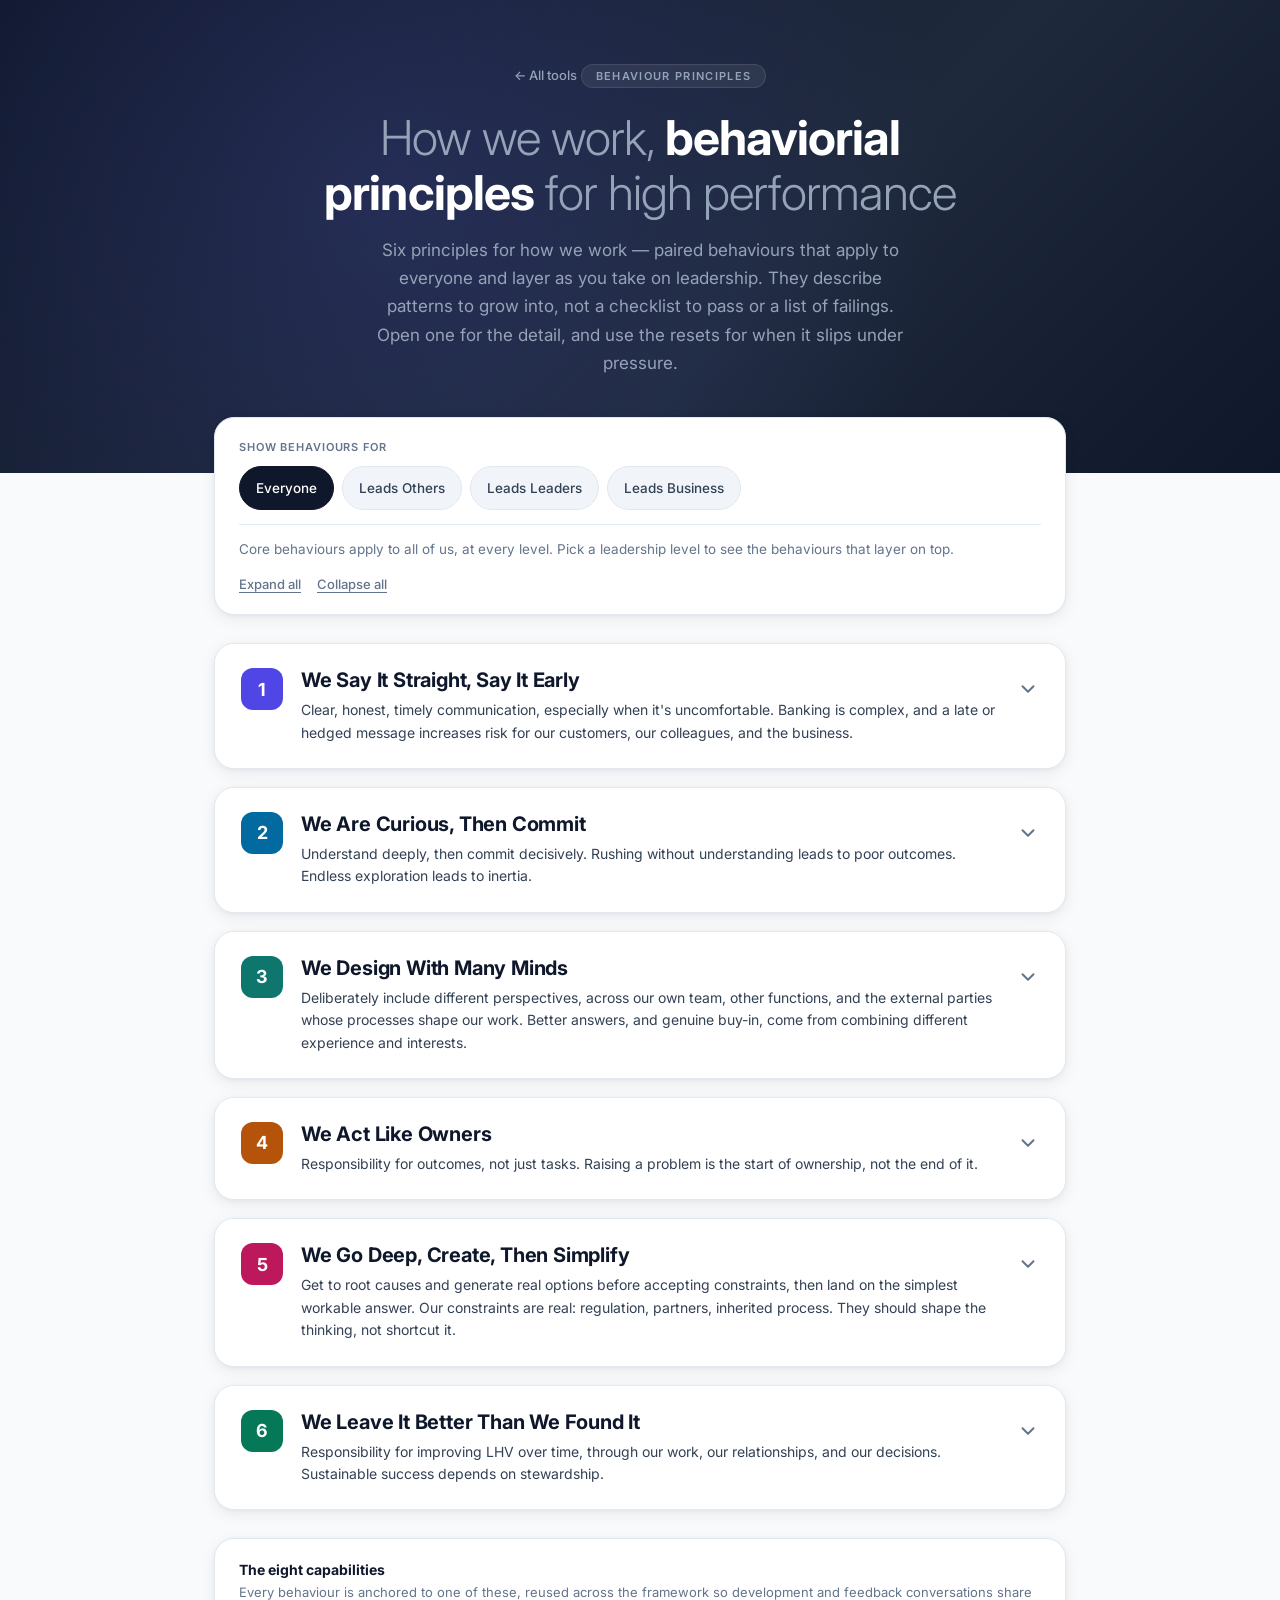
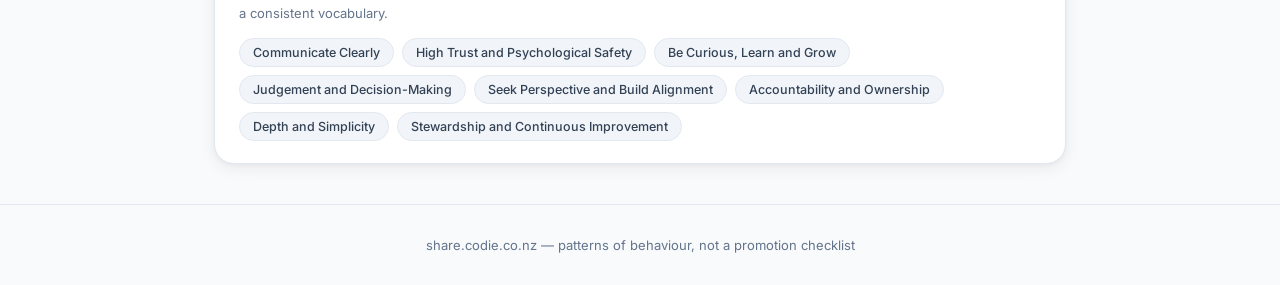
==== commit cf33cfc1: "Sync root thumbnail with Behaviour Principles palette Update the six thumbnail bars and number chips" ====
--- a/behaviour-principles/index.html
+++ b/behaviour-principles/index.html
@@ -360,8 +360,8 @@
   <header class="hero">
     <div class="hero-inner">
       <a class="back-link" href="/">← All tools</a>
-      <div class="hero-eyebrow">LHV UK · Behaviour Principles</div>
-      <h1 class="hero-title"><span>How we work,</span> whatever team you sit in</h1>
+      <div class="hero-eyebrow">Behaviour Principles</div>
+      <h1 class="hero-title"><span>How we work,</span> behaviorial principles<span> for high performance</span></h1>
       <p class="hero-sub">
         Six principles for how we work — paired behaviours that apply to everyone and
         layer as you take on leadership. They describe patterns to grow into, not a
